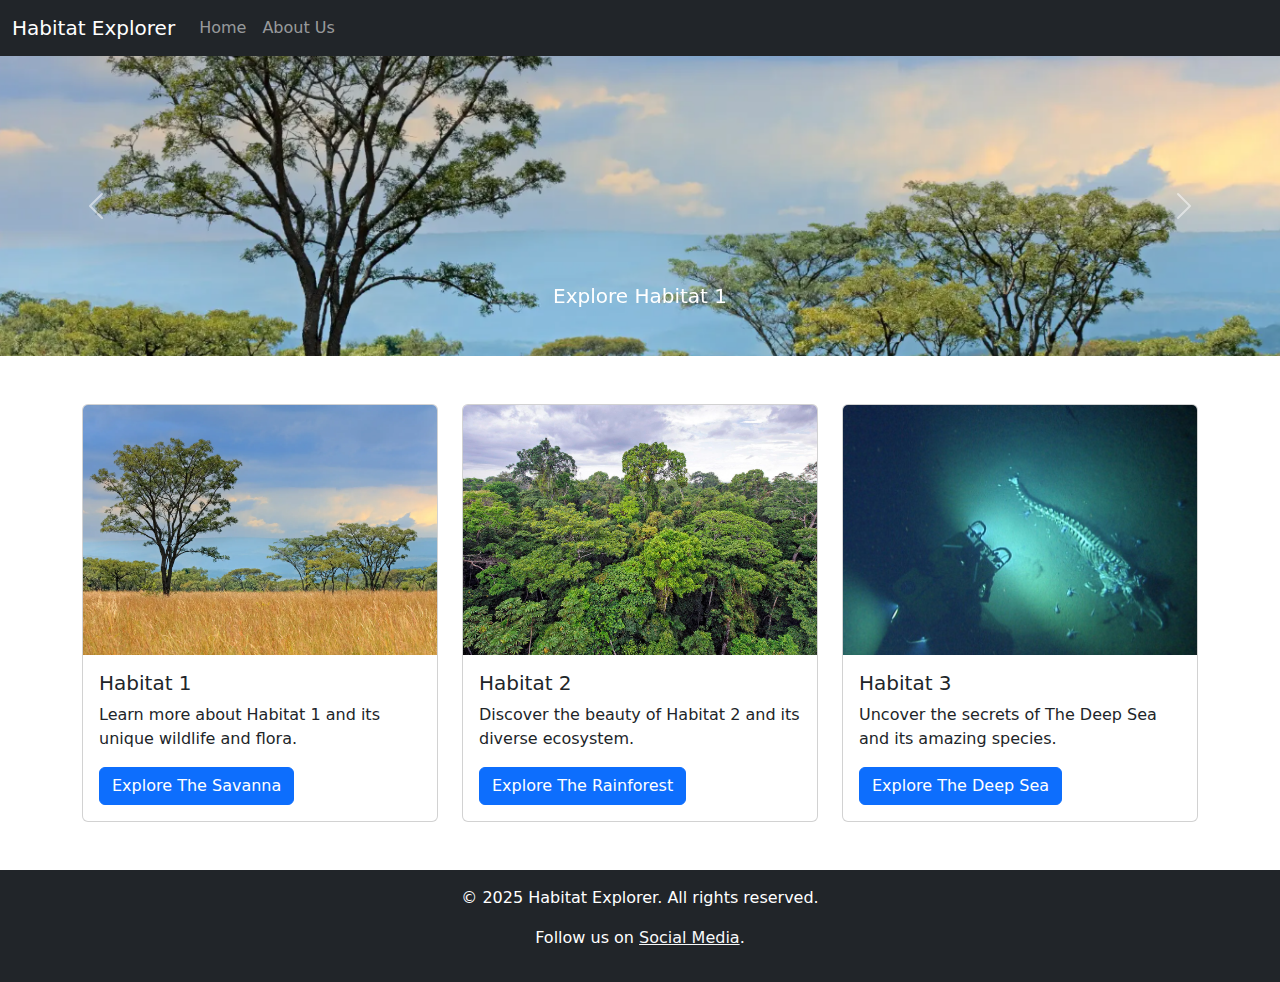
==== HTML/index.html @ b60bc98c "first commit" ====
<!DOCTYPE html>
<html lang="en">

<head>
    <meta charset="UTF-8">
    <meta name="viewport" content="width=device-width, initial-scale=1.0">
    <title>Habitat Explorer</title>
    <link rel="stylesheet" href="https://cdn.jsdelivr.net/npm/bootstrap@5.3.0/dist/css/bootstrap.min.css">
    <link rel="stylesheet" href="styles.css">
</head>

<body>
    
    <div id="header"></div>

    
    <div id="habitatCarousel" class="carousel slide" data-bs-ride="carousel">
        <div class="carousel-inner">
            <div class="carousel-item active">
                <img src="/Images/savanna.png" class="d-block w-100 carousel-img" alt="Habitat 1">
                <div class="carousel-caption d-none d-md-block">
                    <h5>Explore Habitat 1</h5>
                </div>
            </div>
            <div class="carousel-item">
                <img src="/Images/rainforest.png" class="d-block w-100 carousel-img" alt="Habitat 2">
                <div class="carousel-caption d-none d-md-block">
                    <h5>Discover Habitat 2</h5>
                </div>
            </div>
            <div class="carousel-item">
                <img src="/Images/deepocean.png" class="d-block w-100 carousel-img" alt="Habitat 3">
                <div class="carousel-caption d-none d-md-block">
                    <h5>Uncover Habitat 3</h5>
                </div>
            </div>
        </div>
        <button class="carousel-control-prev" type="button" data-bs-target="#habitatCarousel" data-bs-slide="prev">
            <span class="carousel-control-prev-icon" aria-hidden="true"></span>
            <span class="visually-hidden">Previous</span>
        </button>
        <button class="carousel-control-next" type="button" data-bs-target="#habitatCarousel" data-bs-slide="next">
            <span class="carousel-control-next-icon" aria-hidden="true"></span>
            <span class="visually-hidden">Next</span>
        </button>
    </div>

    
    <div class="container mt-5">
        <div class="row">
            <div class="col-md-4">
                <div class="card">
                    <img src="/Images/savanna.png" class="card-img-top fixed-card-img" alt="Habitat 1">
                    <div class="card-body">
                        <h5 class="card-title">Habitat 1</h5>
                        <p class="card-text">Learn more about Habitat 1 and its unique wildlife and flora.</p>
                        <a href="habitat1.html" class="btn btn-primary">Explore The Savanna</a>
                    </div>
                </div>
            </div>
            <div class="col-md-4">
                <div class="card">
                    <img src="/Images/rainforest.png" class="card-img-top fixed-card-img" alt="Habitat 2">
                    <div class="card-body">
                        <h5 class="card-title">Habitat 2</h5>
                        <p class="card-text">Discover the beauty of Habitat 2 and its diverse ecosystem.</p>
                        <a href="habitat2.html" class="btn btn-primary">Explore The Rainforest</a>
                    </div>
                </div>
            </div>
            <div class="col-md-4">
                <div class="card">
                    <img src="/Images/deepocean.png" class="card-img-top fixed-card-img" alt="Habitat 3">
                    <div class="card-body">
                        <h5 class="card-title">Habitat 3</h5>
                        <p class="card-text">Uncover the secrets of The Deep Sea and its amazing species.</p>
                        <a href="habitat3.html" class="btn btn-primary">Explore The Deep Sea</a>
                    </div>
                </div>
            </div>
        </div>
    </div>

    
    <div id="footer"></div>

    <script src="https://cdn.jsdelivr.net/npm/bootstrap@5.3.0/dist/js/bootstrap.bundle.min.js"></script>
    <script src="script.js"></script>
</body>

</html>
---- HTML/styles.css ----
.carousel-img {
    height: 500px;
    object-fit: cover;
}

.fixed-card-img {
    height: 250px;
    object-fit: cover;
}

.carousel-item img {
    width: 100%;
    height: 300px;
    object-fit: cover;
}

.carousel-inner {
    max-height: 300px;
}
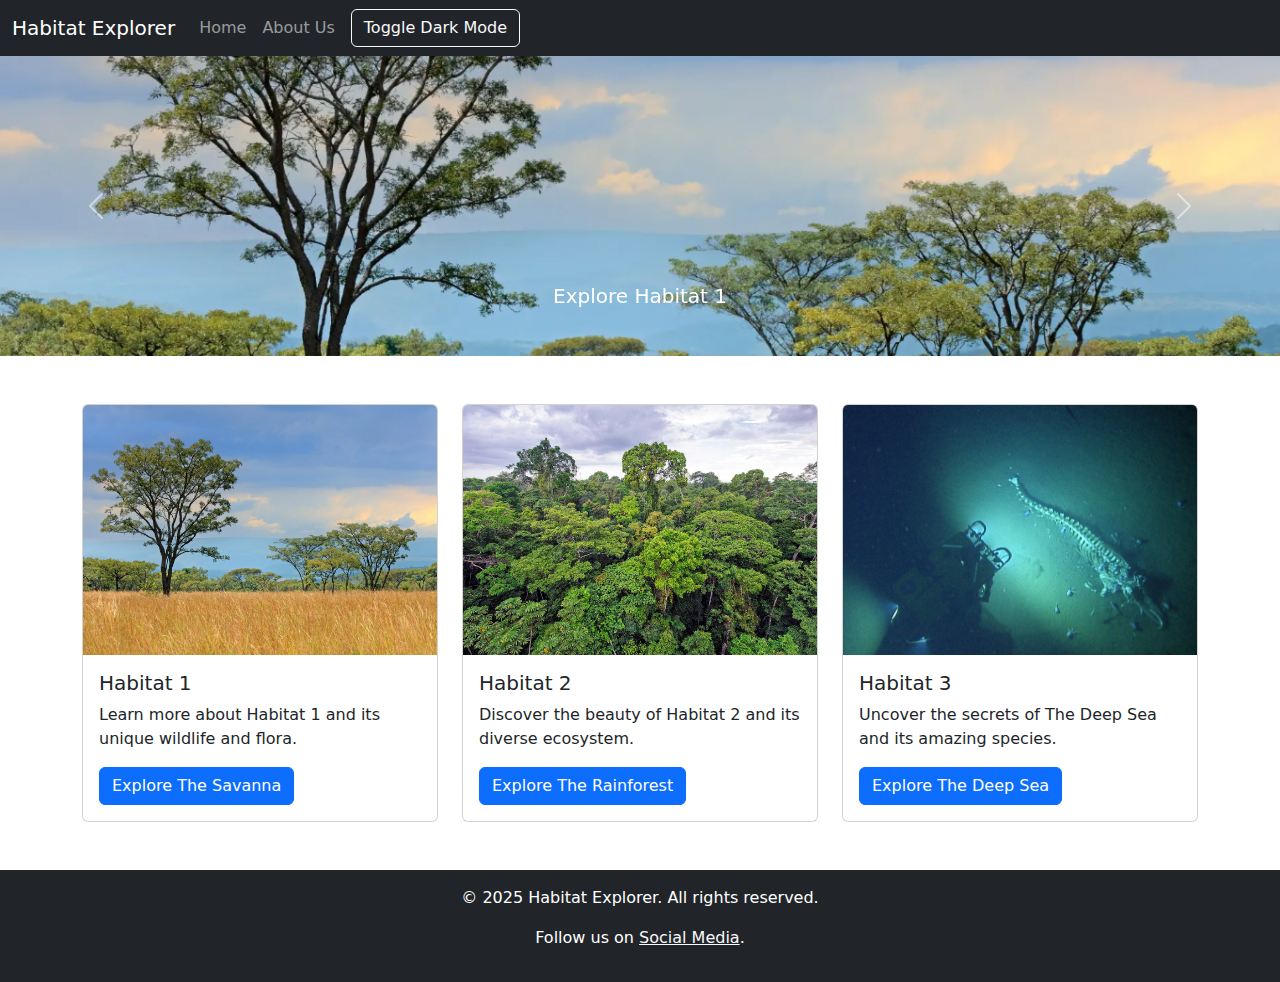
==== commit 2020fe4d: "too sigma to care nonchalant king" ====
--- a/HTML/index.html
+++ b/HTML/index.html
@@ -10,25 +10,23 @@
 </head>
 
 <body>
-    
     <div id="header"></div>
 
-    
     <div id="habitatCarousel" class="carousel slide" data-bs-ride="carousel">
         <div class="carousel-inner">
-            <div class="carousel-item active">
+            <div class="carousel-item active" data-bs-toggle="modal" data-bs-target="#habitatModal" data-habitat="Habitat 1">
                 <img src="/Images/savanna.png" class="d-block w-100 carousel-img" alt="Habitat 1">
                 <div class="carousel-caption d-none d-md-block">
                     <h5>Explore Habitat 1</h5>
                 </div>
             </div>
-            <div class="carousel-item">
+            <div class="carousel-item" data-bs-toggle="modal" data-bs-target="#habitatModal" data-habitat="Habitat 2">
                 <img src="/Images/rainforest.png" class="d-block w-100 carousel-img" alt="Habitat 2">
                 <div class="carousel-caption d-none d-md-block">
                     <h5>Discover Habitat 2</h5>
                 </div>
             </div>
-            <div class="carousel-item">
+            <div class="carousel-item" data-bs-toggle="modal" data-bs-target="#habitatModal" data-habitat="Habitat 3">
                 <img src="/Images/deepocean.png" class="d-block w-100 carousel-img" alt="Habitat 3">
                 <div class="carousel-caption d-none d-md-block">
                     <h5>Uncover Habitat 3</h5>
@@ -45,7 +43,20 @@
         </button>
     </div>
 
-    
+    <div class="modal fade" id="habitatModal" tabindex="-1" aria-labelledby="habitatModalLabel" aria-hidden="true">
+        <div class="modal-dialog">
+            <div class="modal-content">
+                <div class="modal-header">
+                    <h5 class="modal-title" id="habitatModalLabel">Habitat Information</h5>
+                    <button type="button" class="btn-close" data-bs-dismiss="modal" aria-label="Close"></button>
+                </div>
+                <div class="modal-body">
+                    <p id="habitatDescription">Loading...</p>
+                </div>
+            </div>
+        </div>
+    </div>
+
     <div class="container mt-5">
         <div class="row">
             <div class="col-md-4">
@@ -81,11 +92,49 @@
         </div>
     </div>
 
-    
     <div id="footer"></div>
 
     <script src="https://cdn.jsdelivr.net/npm/bootstrap@5.3.0/dist/js/bootstrap.bundle.min.js"></script>
     <script src="script.js"></script>
+    <script>
+        document.addEventListener("DOMContentLoaded", function () {
+            const carouselItems = document.querySelectorAll('.carousel-item');
+
+            carouselItems.forEach(item => {
+                const image = item.querySelector('.carousel-img');
+                item.addEventListener('click', function () {
+                    image.classList.toggle('zoomed');
+                });
+            });
+
+            const habitatModal = new bootstrap.Modal(document.getElementById('habitatModal'));
+            const habitatDescription = document.getElementById('habitatDescription');
+
+            document.querySelectorAll('.carousel-item').forEach(item => {
+                item.addEventListener('click', function () {
+                    const habitat = item.getAttribute('data-habitat');
+                    updateModalContent(habitat);
+                    habitatModal.show();
+                });
+            });
+
+            function updateModalContent(habitat) {
+                let description = '';
+                switch (habitat) {
+                    case 'Habitat 1':
+                        description = 'The Savanna is a biome characterized by grasslands with scattered trees and seasonal rainfall. It is home to iconic wildlife like lions, elephants, and giraffes.';
+                        break;
+                    case 'Habitat 2':
+                        description = 'The Rainforest is a dense, warm, and wet forest found near the equator. It is home to a vast number of species, including exotic birds, monkeys, and reptiles.';
+                        break;
+                    case 'Habitat 3':
+                        description = 'The Deep Ocean is the world’s largest habitat, with mysterious creatures adapted to the harsh, dark environment. It is a place of extreme pressure and cold temperatures.';
+                        break;
+                }
+                habitatDescription.textContent = description;
+            }
+        });
+    </script>
 </body>
 
-</html>+</html>
--- a/HTML/styles.css
+++ b/HTML/styles.css
@@ -17,3 +17,55 @@
 .carousel-inner {
     max-height: 300px;
 }
+
+.carousel-img {
+    transition: transform 0.5s ease;
+}
+
+.carousel-img.zoomed {
+    transform: scale(1.2);
+}
+
+.modal-content {
+    background-color: #121212;
+    color: white;
+}
+
+.carousel-item {
+    cursor: pointer;
+}
+
+.modal-dialog {
+    max-width: 80%; 
+}
+
+.modal-body {
+    padding: 20px;
+}
+
+.modal-header {
+    background-color: #333;
+    color: white;
+}
+
+body {
+    background-color: #fff;
+    color: #000;
+    transition: background-color 0.3s ease, color 0.3s ease;
+  }
+  
+  iframe {
+    border: 2px solid #ccc;
+    transition: border 0.3s ease;
+  }
+  
+  body.dark-mode {
+    background-color: #121212;
+    color: #fff;
+  }
+  
+  body.dark-mode iframe {
+    border: 2px solid #444;
+  }
+  
+  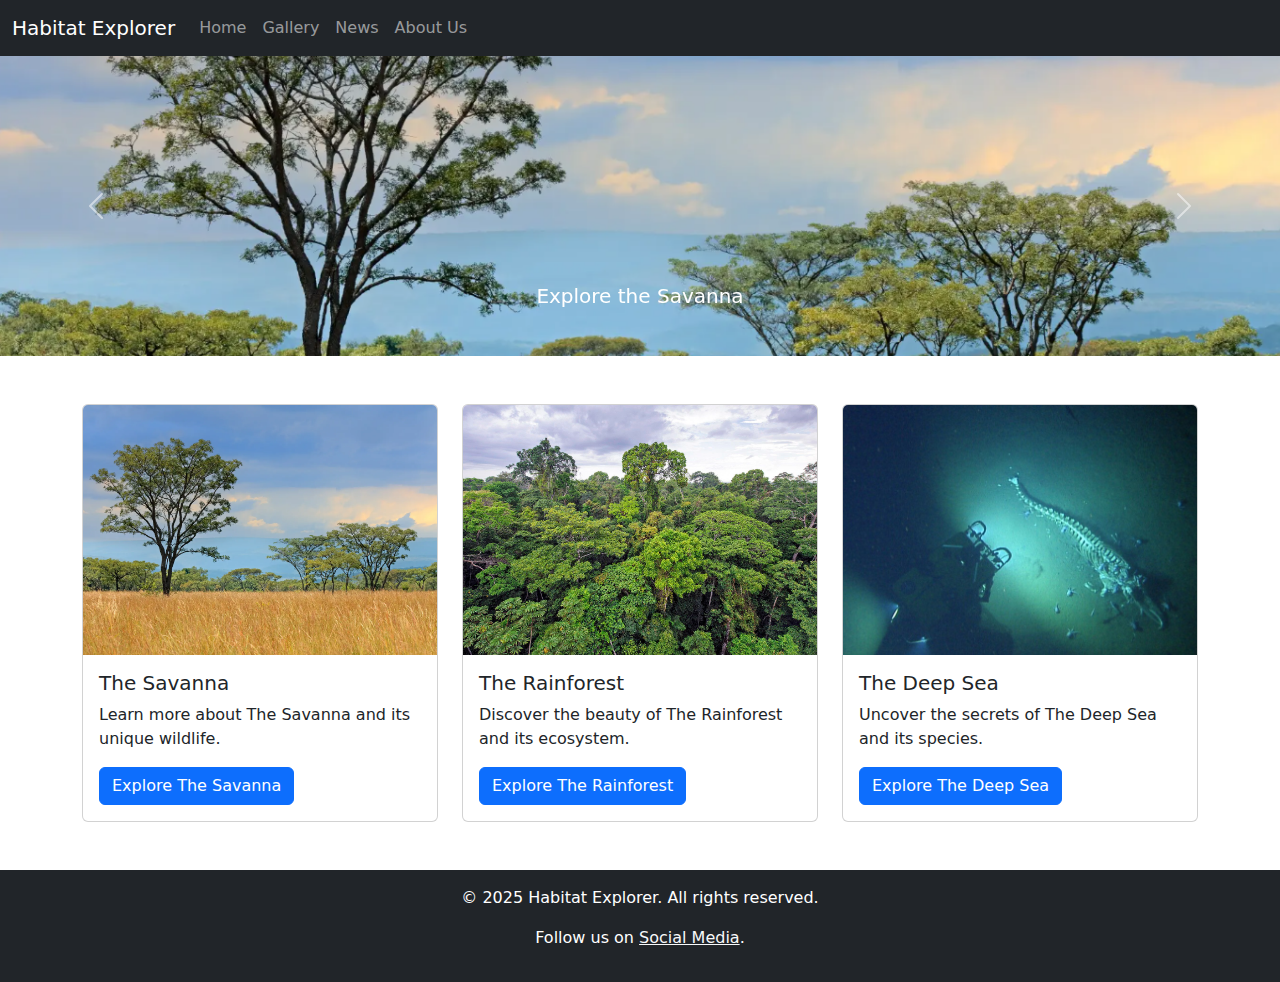
==== commit 9cb3cdb8: "a bit of adjustment" ====
--- a/HTML/index.html
+++ b/HTML/index.html
@@ -10,26 +10,31 @@
 </head>
 
 <body>
+
     <div id="header"></div>
 
+    <!-- Habitat Carousel -->
     <div id="habitatCarousel" class="carousel slide" data-bs-ride="carousel">
         <div class="carousel-inner">
-            <div class="carousel-item active" data-bs-toggle="modal" data-bs-target="#habitatModal" data-habitat="Habitat 1">
-                <img src="/Images/savanna.png" class="d-block w-100 carousel-img" alt="Habitat 1">
+            <div class="carousel-item active">
+                <img src="/Images/savanna.png" class="d-block w-100 carousel-img" alt="Savanna"
+                    onclick="showHabitatInfo('savanna')">
                 <div class="carousel-caption d-none d-md-block">
-                    <h5>Explore Habitat 1</h5>
+                    <h5>Explore the Savanna</h5>
                 </div>
             </div>
-            <div class="carousel-item" data-bs-toggle="modal" data-bs-target="#habitatModal" data-habitat="Habitat 2">
-                <img src="/Images/rainforest.png" class="d-block w-100 carousel-img" alt="Habitat 2">
+            <div class="carousel-item">
+                <img src="/Images/rainforest.png" class="d-block w-100 carousel-img" alt="Rainforest"
+                    onclick="showHabitatInfo('rainforest')">
                 <div class="carousel-caption d-none d-md-block">
-                    <h5>Discover Habitat 2</h5>
+                    <h5>Discover the Rainforest</h5>
                 </div>
             </div>
-            <div class="carousel-item" data-bs-toggle="modal" data-bs-target="#habitatModal" data-habitat="Habitat 3">
-                <img src="/Images/deepocean.png" class="d-block w-100 carousel-img" alt="Habitat 3">
+            <div class="carousel-item">
+                <img src="/Images/deepocean.png" class="d-block w-100 carousel-img" alt="Deep Sea"
+                    onclick="showHabitatInfo('deepsea')">
                 <div class="carousel-caption d-none d-md-block">
-                    <h5>Uncover Habitat 3</h5>
+                    <h5>Uncover the Deep Sea</h5>
                 </div>
             </div>
         </div>
@@ -43,48 +48,44 @@
         </button>
     </div>
 
-    <div class="modal fade" id="habitatModal" tabindex="-1" aria-labelledby="habitatModalLabel" aria-hidden="true">
-        <div class="modal-dialog">
-            <div class="modal-content">
-                <div class="modal-header">
-                    <h5 class="modal-title" id="habitatModalLabel">Habitat Information</h5>
-                    <button type="button" class="btn-close" data-bs-dismiss="modal" aria-label="Close"></button>
-                </div>
-                <div class="modal-body">
-                    <p id="habitatDescription">Loading...</p>
-                </div>
-            </div>
+    <!-- Habitat Info Overlay -->
+    <div id="habitatOverlay" class="overlay" onclick="closeOverlay()">
+        <div class="overlay-content">
+            <h2 id="habitatTitle"></h2>
+            <p id="habitatText"></p>
+            <button class="btn btn-light mt-3" onclick="closeOverlay()">Close</button>
         </div>
     </div>
 
+    <!-- Habitat Cards -->
     <div class="container mt-5">
         <div class="row">
             <div class="col-md-4">
                 <div class="card">
-                    <img src="/Images/savanna.png" class="card-img-top fixed-card-img" alt="Habitat 1">
+                    <img src="/Images/savanna.png" class="card-img-top fixed-card-img" alt="Savanna">
                     <div class="card-body">
-                        <h5 class="card-title">Habitat 1</h5>
-                        <p class="card-text">Learn more about Habitat 1 and its unique wildlife and flora.</p>
+                        <h5 class="card-title">The Savanna</h5>
+                        <p class="card-text">Learn more about The Savanna and its unique wildlife.</p>
                         <a href="habitat1.html" class="btn btn-primary">Explore The Savanna</a>
                     </div>
                 </div>
             </div>
             <div class="col-md-4">
                 <div class="card">
-                    <img src="/Images/rainforest.png" class="card-img-top fixed-card-img" alt="Habitat 2">
+                    <img src="/Images/rainforest.png" class="card-img-top fixed-card-img" alt="Rainforest">
                     <div class="card-body">
-                        <h5 class="card-title">Habitat 2</h5>
-                        <p class="card-text">Discover the beauty of Habitat 2 and its diverse ecosystem.</p>
+                        <h5 class="card-title">The Rainforest</h5>
+                        <p class="card-text">Discover the beauty of The Rainforest and its ecosystem.</p>
                         <a href="habitat2.html" class="btn btn-primary">Explore The Rainforest</a>
                     </div>
                 </div>
             </div>
             <div class="col-md-4">
                 <div class="card">
-                    <img src="/Images/deepocean.png" class="card-img-top fixed-card-img" alt="Habitat 3">
+                    <img src="/Images/deepocean.png" class="card-img-top fixed-card-img" alt="Deep Sea">
                     <div class="card-body">
-                        <h5 class="card-title">Habitat 3</h5>
-                        <p class="card-text">Uncover the secrets of The Deep Sea and its amazing species.</p>
+                        <h5 class="card-title">The Deep Sea</h5>
+                        <p class="card-text">Uncover the secrets of The Deep Sea and its species.</p>
                         <a href="habitat3.html" class="btn btn-primary">Explore The Deep Sea</a>
                     </div>
                 </div>
@@ -96,45 +97,7 @@
 
     <script src="https://cdn.jsdelivr.net/npm/bootstrap@5.3.0/dist/js/bootstrap.bundle.min.js"></script>
     <script src="script.js"></script>
-    <script>
-        document.addEventListener("DOMContentLoaded", function () {
-            const carouselItems = document.querySelectorAll('.carousel-item');
 
-            carouselItems.forEach(item => {
-                const image = item.querySelector('.carousel-img');
-                item.addEventListener('click', function () {
-                    image.classList.toggle('zoomed');
-                });
-            });
-
-            const habitatModal = new bootstrap.Modal(document.getElementById('habitatModal'));
-            const habitatDescription = document.getElementById('habitatDescription');
-
-            document.querySelectorAll('.carousel-item').forEach(item => {
-                item.addEventListener('click', function () {
-                    const habitat = item.getAttribute('data-habitat');
-                    updateModalContent(habitat);
-                    habitatModal.show();
-                });
-            });
-
-            function updateModalContent(habitat) {
-                let description = '';
-                switch (habitat) {
-                    case 'Habitat 1':
-                        description = 'The Savanna is a biome characterized by grasslands with scattered trees and seasonal rainfall. It is home to iconic wildlife like lions, elephants, and giraffes.';
-                        break;
-                    case 'Habitat 2':
-                        description = 'The Rainforest is a dense, warm, and wet forest found near the equator. It is home to a vast number of species, including exotic birds, monkeys, and reptiles.';
-                        break;
-                    case 'Habitat 3':
-                        description = 'The Deep Ocean is the world’s largest habitat, with mysterious creatures adapted to the harsh, dark environment. It is a place of extreme pressure and cold temperatures.';
-                        break;
-                }
-                habitatDescription.textContent = description;
-            }
-        });
-    </script>
 </body>
 
-</html>
+</html>--- a/HTML/styles.css
+++ b/HTML/styles.css
@@ -18,54 +18,54 @@
     max-height: 300px;
 }
 
-.carousel-img {
-    transition: transform 0.5s ease;
+.gallery-img {
+    width: 100%;
+    height: 200px;
+    object-fit: cover;
 }
 
-.carousel-img.zoomed {
-    transform: scale(1.2);
+header,
+footer {
+    background-color: #f8f9fa;
+    padding: 15px;
 }
 
-.modal-content {
-    background-color: #121212;
-    color: white;
+h1,
+h2,
+h3 {
+    text-align: center;
 }
 
-.carousel-item {
-    cursor: pointer;
+.overlay {
+    position: fixed;
+    top: 0;
+    left: 0;
+    width: 100%;
+    height: 100%;
+    background: rgba(0, 0, 0, 0.8);
+    display: none;
+    justify-content: center;
+    align-items: center;
+    z-index: 1000;
 }
 
-.modal-dialog {
-    max-width: 80%; 
+.overlay-content {
+    background: white;
+    padding: 20px;
+    border-radius: 10px;
+    text-align: center;
+    width: 50%;
+    color: black;
 }
 
-.modal-body {
-    padding: 20px;
+/* Typing effect styles */
+.typing::after {
+    content: '|';
+    animation: blink 0.7s infinite;
 }
 
-.modal-header {
-    background-color: #333;
-    color: white;
-}
-
-body {
-    background-color: #fff;
-    color: #000;
-    transition: background-color 0.3s ease, color 0.3s ease;
-  }
-  
-  iframe {
-    border: 2px solid #ccc;
-    transition: border 0.3s ease;
-  }
-  
-  body.dark-mode {
-    background-color: #121212;
-    color: #fff;
-  }
-  
-  body.dark-mode iframe {
-    border: 2px solid #444;
-  }
-  
-  +@keyframes blink {
+    50% {
+        opacity: 0;
+    }
+}